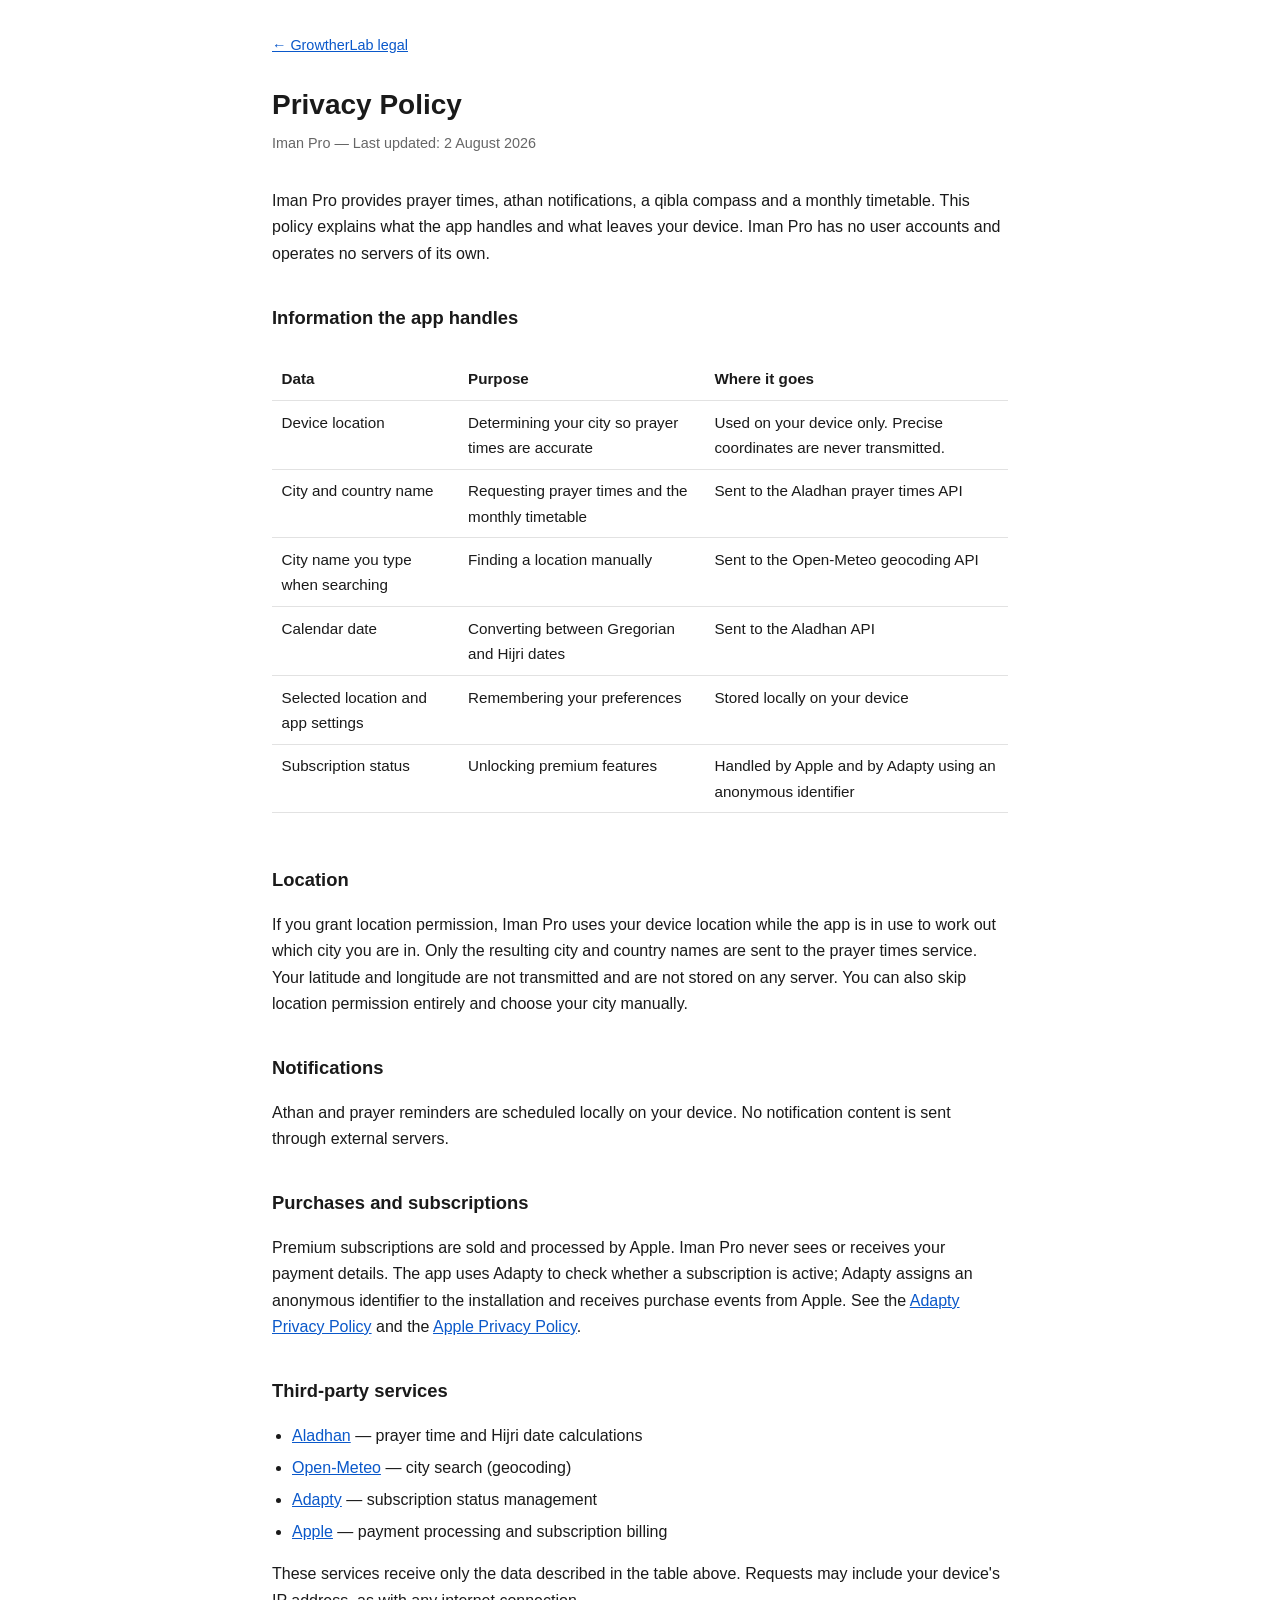
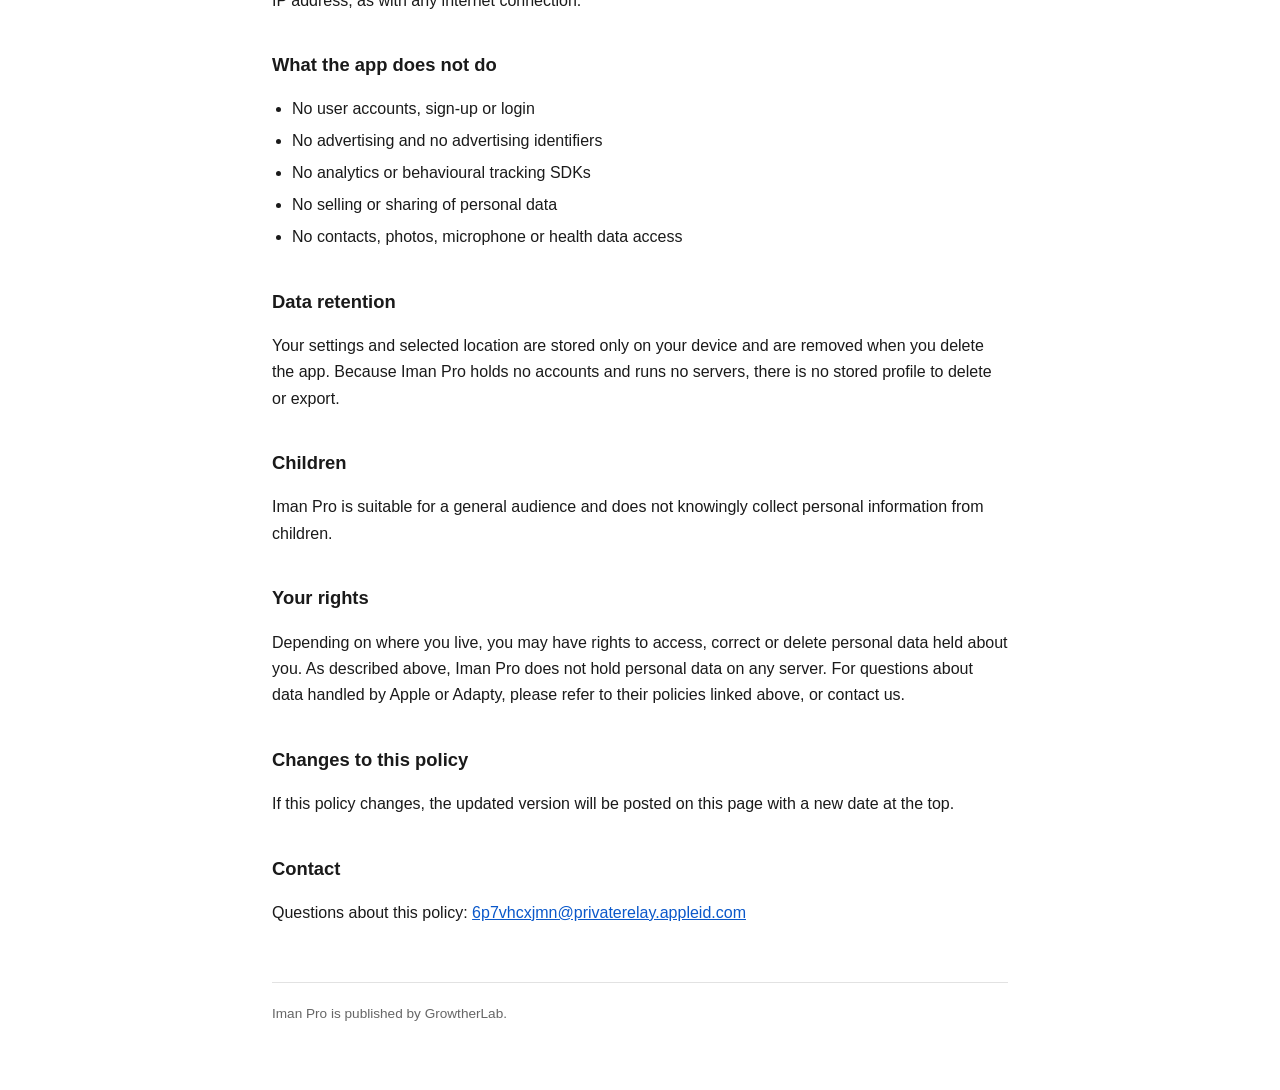
==== iman-pro/privacy.html @ b63b5bc5 "Add files via upload" ====
<!doctype html>
<html lang="en">
<meta charset="utf-8">
<meta name="viewport" content="width=device-width, initial-scale=1">
<title>Privacy Policy — Iman Pro</title>
<link rel="stylesheet" href="../assets/style.css">

<p class="back"><a href="../">← GrowtherLab legal</a></p>

<h1>Privacy Policy</h1>
<p class="updated">Iman Pro — Last updated: 2 August 2026</p>

<p>
  Iman Pro provides prayer times, athan notifications, a qibla compass and a monthly
  timetable. This policy explains what the app handles and what leaves your device.
  Iman Pro has no user accounts and operates no servers of its own.
</p>

<h2>Information the app handles</h2>
<div class="wrap">
<table>
  <tr><th>Data</th><th>Purpose</th><th>Where it goes</th></tr>
  <tr>
    <td>Device location</td>
    <td>Determining your city so prayer times are accurate</td>
    <td>Used on your device only. Precise coordinates are never transmitted.</td>
  </tr>
  <tr>
    <td>City and country name</td>
    <td>Requesting prayer times and the monthly timetable</td>
    <td>Sent to the Aladhan prayer times API</td>
  </tr>
  <tr>
    <td>City name you type when searching</td>
    <td>Finding a location manually</td>
    <td>Sent to the Open-Meteo geocoding API</td>
  </tr>
  <tr>
    <td>Calendar date</td>
    <td>Converting between Gregorian and Hijri dates</td>
    <td>Sent to the Aladhan API</td>
  </tr>
  <tr>
    <td>Selected location and app settings</td>
    <td>Remembering your preferences</td>
    <td>Stored locally on your device</td>
  </tr>
  <tr>
    <td>Subscription status</td>
    <td>Unlocking premium features</td>
    <td>Handled by Apple and by Adapty using an anonymous identifier</td>
  </tr>
</table>
</div>

<h2>Location</h2>
<p>
  If you grant location permission, Iman Pro uses your device location while the app is
  in use to work out which city you are in. Only the resulting city and country names are
  sent to the prayer times service. Your latitude and longitude are not transmitted and
  are not stored on any server. You can also skip location permission entirely and choose
  your city manually.
</p>

<h2>Notifications</h2>
<p>
  Athan and prayer reminders are scheduled locally on your device. No notification content
  is sent through external servers.
</p>

<h2>Purchases and subscriptions</h2>
<p>
  Premium subscriptions are sold and processed by Apple. Iman Pro never sees or receives
  your payment details. The app uses Adapty to check whether a subscription is active;
  Adapty assigns an anonymous identifier to the installation and receives purchase events
  from Apple. See the
  <a href="https://adapty.io/privacy/">Adapty Privacy Policy</a> and the
  <a href="https://www.apple.com/legal/privacy/">Apple Privacy Policy</a>.
</p>

<h2>Third-party services</h2>
<ul>
  <li><a href="https://aladhan.com/">Aladhan</a> — prayer time and Hijri date calculations</li>
  <li><a href="https://open-meteo.com/">Open-Meteo</a> — city search (geocoding)</li>
  <li><a href="https://adapty.io/">Adapty</a> — subscription status management</li>
  <li><a href="https://www.apple.com/">Apple</a> — payment processing and subscription billing</li>
</ul>
<p>
  These services receive only the data described in the table above. Requests may include
  your device's IP address, as with any internet connection.
</p>

<h2>What the app does not do</h2>
<ul>
  <li>No user accounts, sign-up or login</li>
  <li>No advertising and no advertising identifiers</li>
  <li>No analytics or behavioural tracking SDKs</li>
  <li>No selling or sharing of personal data</li>
  <li>No contacts, photos, microphone or health data access</li>
</ul>

<h2>Data retention</h2>
<p>
  Your settings and selected location are stored only on your device and are removed when
  you delete the app. Because Iman Pro holds no accounts and runs no servers, there is no
  stored profile to delete or export.
</p>

<h2>Children</h2>
<p>
  Iman Pro is suitable for a general audience and does not knowingly collect personal
  information from children.
</p>

<h2>Your rights</h2>
<p>
  Depending on where you live, you may have rights to access, correct or delete personal
  data held about you. As described above, Iman Pro does not hold personal data on any
  server. For questions about data handled by Apple or Adapty, please refer to their
  policies linked above, or contact us.
</p>

<h2>Changes to this policy</h2>
<p>
  If this policy changes, the updated version will be posted on this page with a new date
  at the top.
</p>

<h2>Contact</h2>
<p>
  Questions about this policy:
  <a href="mailto:6p7vhcxjmn@privaterelay.appleid.com">6p7vhcxjmn@privaterelay.appleid.com</a>
</p>

<footer>Iman Pro is published by GrowtherLab.</footer>
</html>
---- assets/style.css ----
/* GrowtherLab — shared styles for legal pages.
   Used by every app's privacy policy. Edit once, applies everywhere. */

:root { color-scheme: light dark; }

body {
  max-width: 46rem;
  margin: 0 auto;
  padding: 2rem 1.25rem 4rem;
  font: 16px/1.65 -apple-system, BlinkMacSystemFont, "Segoe UI", Roboto, sans-serif;
  color: #1a1a1a;
  background: #fff;
}

h1 { font-size: 1.75rem; margin: 0 0 .25rem; }
h2 { font-size: 1.15rem; margin: 2.25rem 0 .5rem; }

.updated { color: #666; font-size: .9rem; margin: 0 0 2rem; }

table { border-collapse: collapse; width: 100%; margin: 1rem 0; font-size: .95rem; }
th, td { text-align: left; padding: .55rem .6rem; border-bottom: 1px solid #e2e2e2; vertical-align: top; }
th { font-weight: 600; }
.wrap { overflow-x: auto; }

a { color: #0a58ca; }
ul { padding-left: 1.25rem; }
li { margin: .35rem 0; }

.back { display: inline-block; margin: 0 0 1.5rem; font-size: .9rem; }

footer {
  margin-top: 3.5rem;
  padding-top: 1.25rem;
  border-top: 1px solid #e2e2e2;
  color: #666;
  font-size: .85rem;
}

@media (prefers-color-scheme: dark) {
  body { color: #e8e8e8; background: #121212; }
  .updated, footer { color: #9a9a9a; }
  th, td, footer { border-color: #2e2e2e; }
  a { color: #7aa7ff; }
}
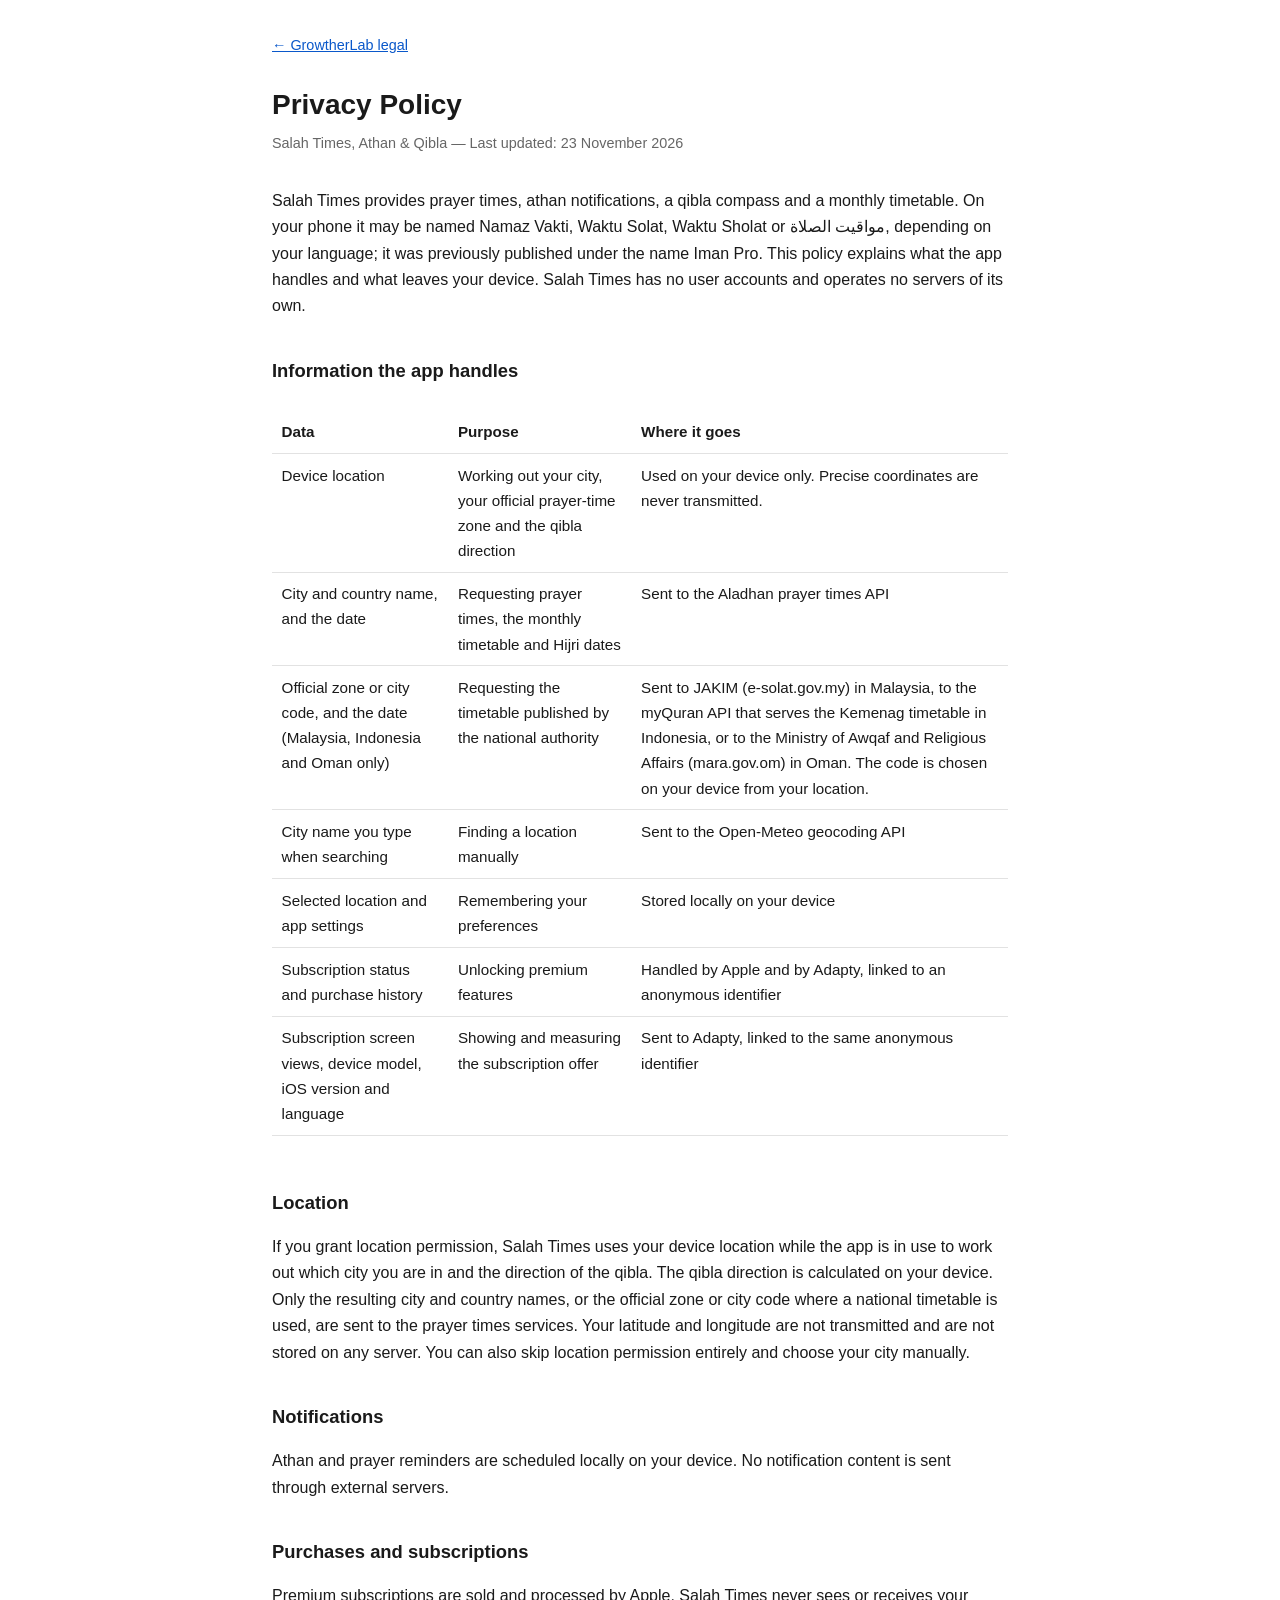
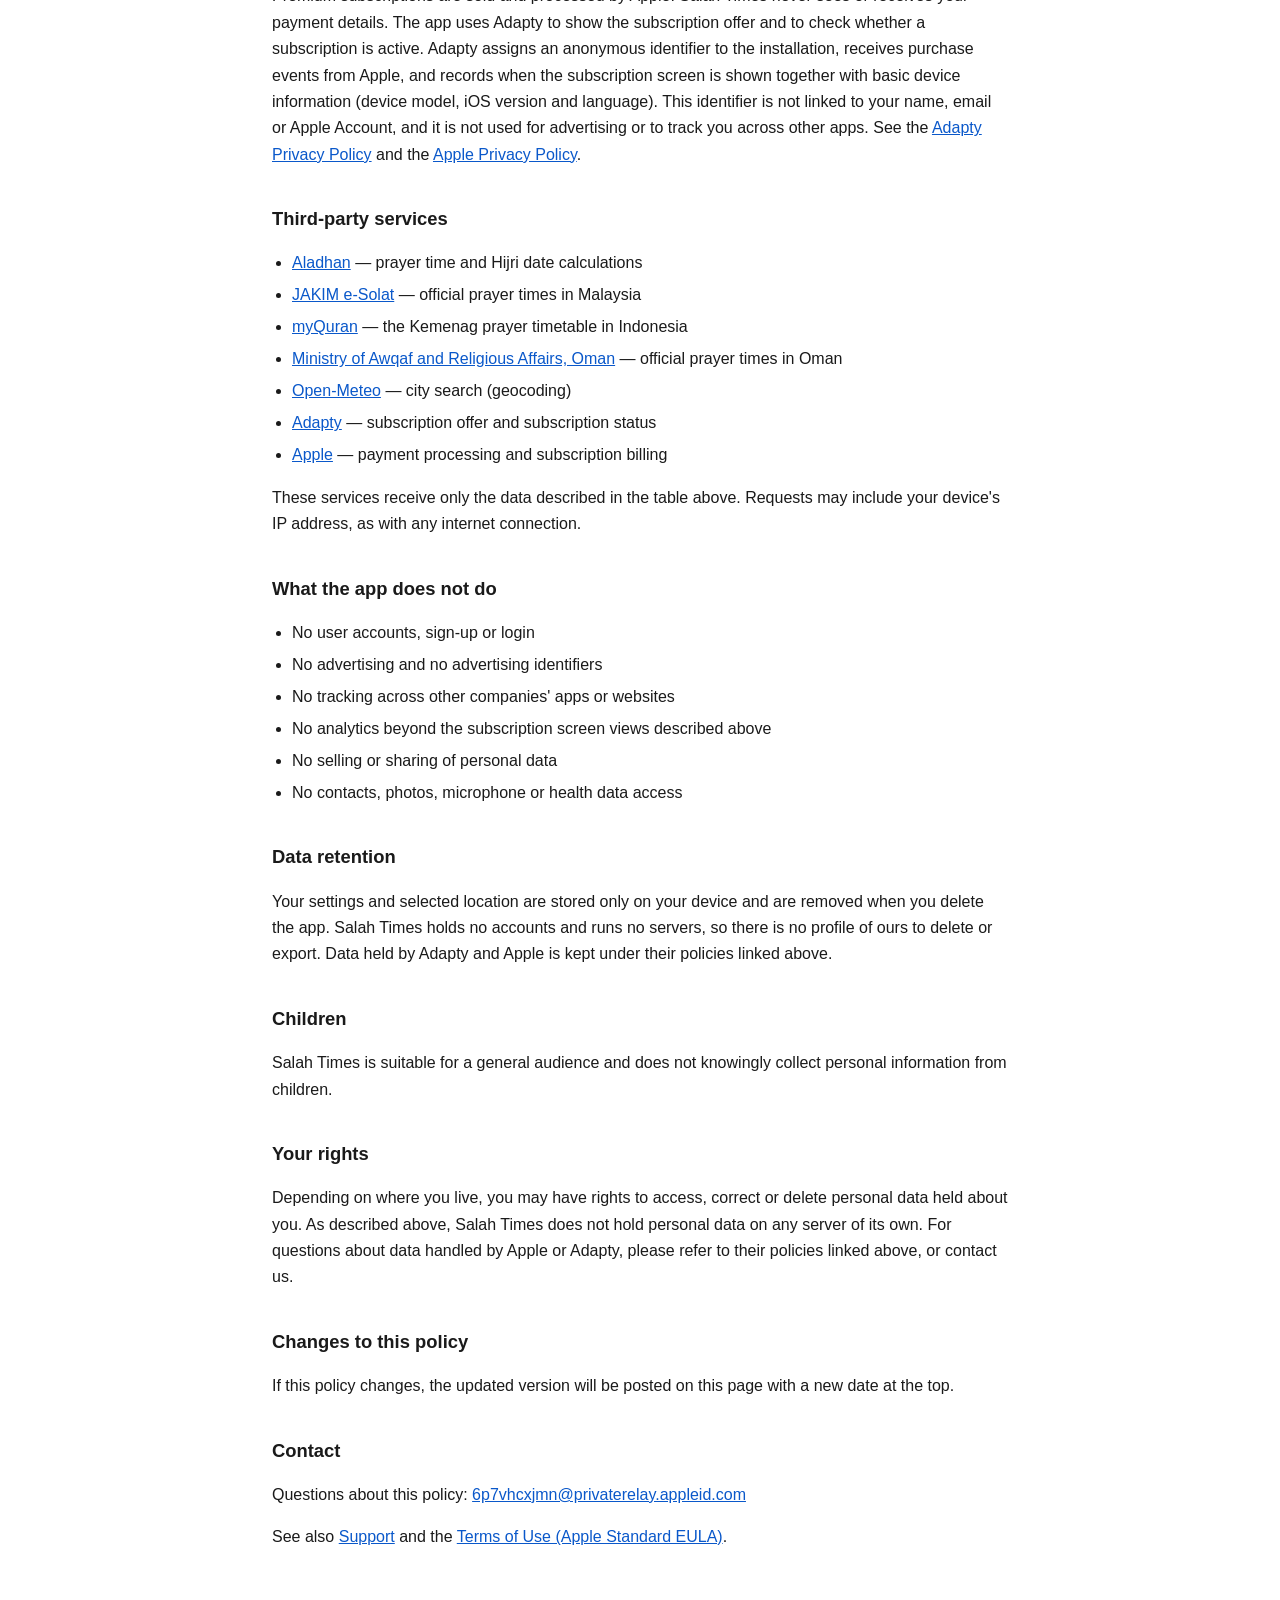
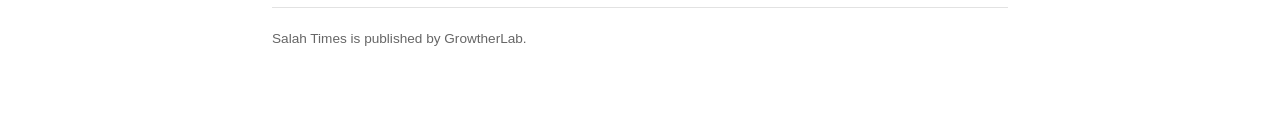
==== commit 42d08290: "Update the Salah Times privacy policy Rename from Iman Pro to the store name; add the official timet" ====
--- a/iman-pro/privacy.html
+++ b/iman-pro/privacy.html
@@ -2,18 +2,20 @@
 <html lang="en">
 <meta charset="utf-8">
 <meta name="viewport" content="width=device-width, initial-scale=1">
-<title>Privacy Policy — Iman Pro</title>
+<title>Privacy Policy — Salah Times</title>
 <link rel="stylesheet" href="../assets/style.css">
 
 <p class="back"><a href="../">← GrowtherLab legal</a></p>
 
 <h1>Privacy Policy</h1>
-<p class="updated">Iman Pro — Last updated: 2 August 2026</p>
+<p class="updated">Salah Times, Athan &amp; Qibla — Last updated: 23 November 2026</p>
 
 <p>
-  Iman Pro provides prayer times, athan notifications, a qibla compass and a monthly
-  timetable. This policy explains what the app handles and what leaves your device.
-  Iman Pro has no user accounts and operates no servers of its own.
+  Salah Times provides prayer times, athan notifications, a qibla compass and a monthly
+  timetable. On your phone it may be named Namaz Vakti, Waktu Solat, Waktu Sholat or
+  مواقيت الصلاة, depending on your language; it was previously published under the name
+  Iman Pro. This policy explains what the app handles and what leaves your device.
+  Salah Times has no user accounts and operates no servers of its own.
 </p>
 
 <h2>Information the app handles</h2>
@@ -22,13 +24,20 @@
   <tr><th>Data</th><th>Purpose</th><th>Where it goes</th></tr>
   <tr>
     <td>Device location</td>
-    <td>Determining your city so prayer times are accurate</td>
+    <td>Working out your city, your official prayer-time zone and the qibla direction</td>
     <td>Used on your device only. Precise coordinates are never transmitted.</td>
   </tr>
   <tr>
-    <td>City and country name</td>
-    <td>Requesting prayer times and the monthly timetable</td>
+    <td>City and country name, and the date</td>
+    <td>Requesting prayer times, the monthly timetable and Hijri dates</td>
     <td>Sent to the Aladhan prayer times API</td>
+  </tr>
+  <tr>
+    <td>Official zone or city code, and the date (Malaysia, Indonesia and Oman only)</td>
+    <td>Requesting the timetable published by the national authority</td>
+    <td>Sent to JAKIM (e-solat.gov.my) in Malaysia, to the myQuran API that serves the
+      Kemenag timetable in Indonesia, or to the Ministry of Awqaf and Religious Affairs
+      (mara.gov.om) in Oman. The code is chosen on your device from your location.</td>
   </tr>
   <tr>
     <td>City name you type when searching</td>
@@ -36,30 +45,31 @@
     <td>Sent to the Open-Meteo geocoding API</td>
   </tr>
   <tr>
-    <td>Calendar date</td>
-    <td>Converting between Gregorian and Hijri dates</td>
-    <td>Sent to the Aladhan API</td>
-  </tr>
-  <tr>
     <td>Selected location and app settings</td>
     <td>Remembering your preferences</td>
     <td>Stored locally on your device</td>
   </tr>
   <tr>
-    <td>Subscription status</td>
+    <td>Subscription status and purchase history</td>
     <td>Unlocking premium features</td>
-    <td>Handled by Apple and by Adapty using an anonymous identifier</td>
+    <td>Handled by Apple and by Adapty, linked to an anonymous identifier</td>
+  </tr>
+  <tr>
+    <td>Subscription screen views, device model, iOS version and language</td>
+    <td>Showing and measuring the subscription offer</td>
+    <td>Sent to Adapty, linked to the same anonymous identifier</td>
   </tr>
 </table>
 </div>
 
 <h2>Location</h2>
 <p>
-  If you grant location permission, Iman Pro uses your device location while the app is
-  in use to work out which city you are in. Only the resulting city and country names are
-  sent to the prayer times service. Your latitude and longitude are not transmitted and
-  are not stored on any server. You can also skip location permission entirely and choose
-  your city manually.
+  If you grant location permission, Salah Times uses your device location while the app is
+  in use to work out which city you are in and the direction of the qibla. The qibla
+  direction is calculated on your device. Only the resulting city and country names, or the
+  official zone or city code where a national timetable is used, are sent to the prayer
+  times services. Your latitude and longitude are not transmitted and are not stored on any
+  server. You can also skip location permission entirely and choose your city manually.
 </p>
 
 <h2>Notifications</h2>
@@ -70,10 +80,13 @@
 
 <h2>Purchases and subscriptions</h2>
 <p>
-  Premium subscriptions are sold and processed by Apple. Iman Pro never sees or receives
-  your payment details. The app uses Adapty to check whether a subscription is active;
-  Adapty assigns an anonymous identifier to the installation and receives purchase events
-  from Apple. See the
+  Premium subscriptions are sold and processed by Apple. Salah Times never sees or receives
+  your payment details. The app uses Adapty to show the subscription offer and to check
+  whether a subscription is active. Adapty assigns an anonymous identifier to the
+  installation, receives purchase events from Apple, and records when the subscription
+  screen is shown together with basic device information (device model, iOS version and
+  language). This identifier is not linked to your name, email or Apple Account, and it is
+  not used for advertising or to track you across other apps. See the
   <a href="https://adapty.io/privacy/">Adapty Privacy Policy</a> and the
   <a href="https://www.apple.com/legal/privacy/">Apple Privacy Policy</a>.
 </p>
@@ -81,8 +94,11 @@
 <h2>Third-party services</h2>
 <ul>
   <li><a href="https://aladhan.com/">Aladhan</a> — prayer time and Hijri date calculations</li>
+  <li><a href="https://www.e-solat.gov.my/">JAKIM e-Solat</a> — official prayer times in Malaysia</li>
+  <li><a href="https://api.myquran.com/">myQuran</a> — the Kemenag prayer timetable in Indonesia</li>
+  <li><a href="https://www.mara.gov.om/">Ministry of Awqaf and Religious Affairs, Oman</a> — official prayer times in Oman</li>
   <li><a href="https://open-meteo.com/">Open-Meteo</a> — city search (geocoding)</li>
-  <li><a href="https://adapty.io/">Adapty</a> — subscription status management</li>
+  <li><a href="https://adapty.io/">Adapty</a> — subscription offer and subscription status</li>
   <li><a href="https://www.apple.com/">Apple</a> — payment processing and subscription billing</li>
 </ul>
 <p>
@@ -94,7 +110,8 @@
 <ul>
   <li>No user accounts, sign-up or login</li>
   <li>No advertising and no advertising identifiers</li>
-  <li>No analytics or behavioural tracking SDKs</li>
+  <li>No tracking across other companies' apps or websites</li>
+  <li>No analytics beyond the subscription screen views described above</li>
   <li>No selling or sharing of personal data</li>
   <li>No contacts, photos, microphone or health data access</li>
 </ul>
@@ -102,22 +119,23 @@
 <h2>Data retention</h2>
 <p>
   Your settings and selected location are stored only on your device and are removed when
-  you delete the app. Because Iman Pro holds no accounts and runs no servers, there is no
-  stored profile to delete or export.
+  you delete the app. Salah Times holds no accounts and runs no servers, so there is no
+  profile of ours to delete or export. Data held by Adapty and Apple is kept under their
+  policies linked above.
 </p>
 
 <h2>Children</h2>
 <p>
-  Iman Pro is suitable for a general audience and does not knowingly collect personal
+  Salah Times is suitable for a general audience and does not knowingly collect personal
   information from children.
 </p>
 
 <h2>Your rights</h2>
 <p>
   Depending on where you live, you may have rights to access, correct or delete personal
-  data held about you. As described above, Iman Pro does not hold personal data on any
-  server. For questions about data handled by Apple or Adapty, please refer to their
-  policies linked above, or contact us.
+  data held about you. As described above, Salah Times does not hold personal data on any
+  server of its own. For questions about data handled by Apple or Adapty, please refer to
+  their policies linked above, or contact us.
 </p>
 
 <h2>Changes to this policy</h2>
@@ -131,6 +149,10 @@
   Questions about this policy:
   <a href="mailto:6p7vhcxjmn@privaterelay.appleid.com">6p7vhcxjmn@privaterelay.appleid.com</a>
 </p>
+<p>
+  See also <a href="support.html">Support</a> and the
+  <a href="https://www.apple.com/legal/internet-services/itunes/dev/stdeula/">Terms of Use (Apple Standard EULA)</a>.
+</p>
 
-<footer>Iman Pro is published by GrowtherLab.</footer>
+<footer>Salah Times is published by GrowtherLab.</footer>
 </html>
